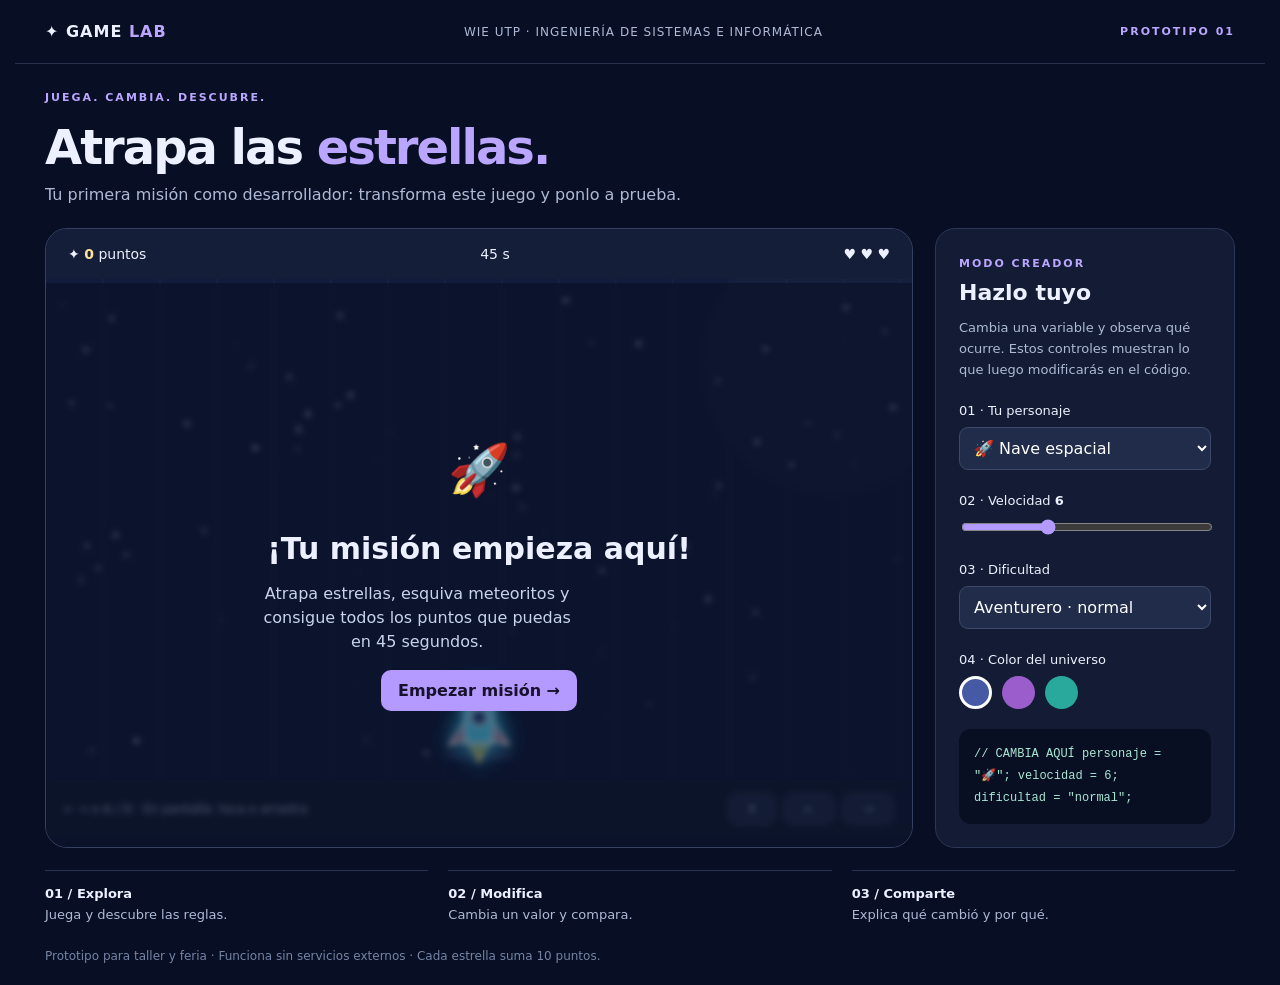
==== 01_Atrapa_Estrellas/index.html @ 4ff61158 "lanzamineto mision wie chincha" ====
<!doctype html><html lang="es"><meta charset="utf-8"><meta name="viewport" content="width=device-width,initial-scale=1"><title>Atrapa las estrellas · Game Lab</title><style>
*{box-sizing:border-box}body{margin:0;background:#080e23;color:#edf1ff;font-family:system-ui,sans-serif}header,main,footer{max-width:1250px;margin:auto;padding:22px 30px}header{display:flex;justify-content:space-between;align-items:center;border-bottom:1px solid #26304a}.brand{font-weight:800;letter-spacing:1px}.brand b{color:#bba6ff}.tag{font-size:12px;letter-spacing:1px;color:#aebad5}h1{font-size:clamp(30px,4vw,48px);margin:14px 0 10px;letter-spacing:-2px}h1 span{color:#bba6ff}.intro{color:#aebad5;margin:0 0 24px}.layout{display:grid;grid-template-columns:minmax(0,1fr) 300px;gap:22px}.game{border:1px solid #354162;border-radius:22px;overflow:hidden;background:#0e1833;position:relative}.hud{display:flex;justify-content:space-between;padding:17px 22px;background:#151e38;font-size:14px}.hud b{color:#ffe198}canvas{display:block;width:100%;aspect-ratio:760/440;touch-action:none}.overlay{position:absolute;inset:54px 0 0;display:flex;align-items:center;justify-content:center;text-align:center;background:#080e2388;backdrop-filter:blur(3px)}.overlay div{padding:22px}.overlay h2{font-size:30px;margin:10px}.overlay p{color:#c8d3ed;max-width:320px;line-height:1.5}button{cursor:pointer;font:inherit;color:inherit;border:1px solid #3c496a;background:#202d4a;border-radius:10px;padding:11px 17px}button:hover{filter:brightness(1.18)}button:focus-visible,input:focus-visible,select:focus-visible{outline:3px solid #ffe198;outline-offset:3px}.primary{background:#b49aff;color:#17112c;border:0;font-weight:800}.panel{background:#131c34;border:1px solid #2b3756;border-radius:20px;padding:23px}.eyebrow{font-size:11px;letter-spacing:2px;color:#bba6ff;font-weight:800}.panel h2{font-size:22px;margin:9px 0}.panel p{color:#aebad5;font-size:13px;line-height:1.6}label{display:block;font-size:13px;margin-top:23px;margin-bottom:9px}select{background:#202c49;color:white;border:1px solid #3c496a;border-radius:9px;padding:10px;width:100%;font:inherit}input[type=range]{width:100%;accent-color:#b49aff}.swatches{display:flex;gap:10px}.swatch{width:33px;height:33px;border-radius:50%;padding:0;border:3px solid transparent}.swatch[aria-pressed=true]{border-color:white}.help{display:flex;justify-content:space-between;align-items:center;padding:13px 18px;background:#121c34;color:#aebad5;font-size:12px;gap:8px}.arrows{display:flex;gap:7px}.arrows button{padding:8px 20px}.code{background:#080f23;padding:15px;border-radius:12px;font:12px/1.8 monospace;margin-top:20px;color:#a8e7d3}.bottom{display:flex;gap:20px;margin-top:22px}.bottom div{flex:1;border-top:1px solid #293450;padding-top:15px;color:#aebad5;font-size:13px}.bottom b{display:block;color:#edf1ff;margin-bottom:6px}footer{font-size:12px;color:#7584a5;padding-top:5px}.hidden{display:none!important}@media(max-width:850px){.layout{grid-template-columns:1fr}.panel{display:grid;grid-template-columns:1fr 1fr;gap:0 20px}.panel>header{display:contents}.code{grid-column:1/-1}main,header,footer{padding:18px}.tag{display:none}.bottom{gap:10px}.overlay h2{font-size:24px}.overlay p{font-size:13px}}@media(prefers-reduced-motion:reduce){*{scroll-behavior:auto}}
</style><header><div class="brand">✦ GAME <b>LAB</b></div><div class="tag">WIE UTP · INGENIERÍA DE SISTEMAS E INFORMÁTICA</div><span class="eyebrow">PROTOTIPO 01</span></header><main><span class="eyebrow">JUEGA. CAMBIA. DESCUBRE.</span><h1>Atrapa las <span>estrellas.</span></h1><p class="intro">Tu primera misión como desarrollador: transforma este juego y ponlo a prueba.</p><div class="layout"><section class="game" aria-label="Videojuego"><div class="hud"><span>✦ <b id="score">0</b> puntos</span><span id="time">45 s</span><span id="lives" aria-label="Vidas">♥ ♥ ♥</span></div><canvas id="board" width="760" height="440" aria-label="Usa flechas izquierda y derecha o A y D para atrapar estrellas y evitar meteoritos"></canvas><div class="overlay" id="overlay"><div><div style="font-size:50px" id="symbol">🚀</div><h2 id="message">¡Tu misión empieza aquí!</h2><p id="description">Atrapa estrellas, esquiva meteoritos y consigue todos los puntos que puedas en 45 segundos.</p><button class="primary" id="start">Empezar misión →</button></div></div><div class="help"><span>← → o A / D · En pantalla: toca o arrastra</span><div class="arrows"><button id="pause" aria-label="Pausar juego">Ⅱ</button><button id="left" aria-label="Mover izquierda">←</button><button id="right" aria-label="Mover derecha">→</button></div></div></section><aside class="panel"><div><span class="eyebrow">MODO CREADOR</span><h2>Hazlo tuyo</h2><p>Cambia una variable y observa qué ocurre. Estos controles muestran lo que luego modificarás en el código.</p></div><div><label for="character">01 · Tu personaje</label><select id="character"><option value="🚀">🚀 Nave espacial</option><option value="🛸">🛸 Platillo volador</option><option value="🤖">🤖 Robot explorador</option></select></div><div><label for="speed">02 · Velocidad <b id="speedValue">6</b></label><input type="range" id="speed" min="3" max="12" value="6"></div><div><label for="difficulty">03 · Dificultad</label><select id="difficulty"><option value="easy">Explorador · fácil</option><option value="normal" selected>Aventurero · normal</option><option value="hard">Experto · difícil</option></select></div><div><label>04 · Color del universo</label><div class="swatches"><button class="swatch" data-color="#111b3b" style="background:#4559a5" aria-label="Universo azul" aria-pressed="true"></button><button class="swatch" data-color="#2b1643" style="background:#9b5dcc" aria-label="Universo violeta" aria-pressed="false"></button><button class="swatch" data-color="#0c3237" style="background:#28a99b" aria-label="Universo verde" aria-pressed="false"></button></div></div><div class="code" id="code"></div></aside></div><div class="bottom"><div><b>01 / Explora</b>Juega y descubre las reglas.</div><div><b>02 / Modifica</b>Cambia un valor y compara.</div><div><b>03 / Comparte</b>Explica qué cambió y por qué.</div></div></main><footer>Prototipo para taller y feria · Funciona sin servicios externos · Cada estrella suma 10 puntos.</footer><script>
// PLANTILLA DEL TALLER: CAMBIA AQUÍ LOS VALORES INICIALES.
const CONFIG = {personaje:'🚀', velocidad:6, dificultad:'normal', fondo:'#111b3b', duracion:45};
const $=id=>document.getElementById(id),canvas=$('board'),ctx=canvas.getContext('2d');
let running=false,paused=false,score=0,lives=3,remaining=CONFIG.duracion,x=380,objects=[],particles=[],spawn=0,last=0,invincible=0;const keys=new Set();const stars=Array.from({length:75},()=>({x:Math.random()*760,y:Math.random()*440,r:Math.random()*1.8+.3}));
function code(){ $('code').textContent=`// CAMBIA AQUÍ\npersonaje = "${CONFIG.personaje}";\nvelocidad = ${CONFIG.velocidad};\ndificultad = "${CONFIG.dificultad}";`;}code();
function hud(){ $('score').textContent=score;$('time').textContent=Math.ceil(remaining)+' s';$('lives').textContent='♥ '.repeat(lives)+'♡ '.repeat(3-lives);}
function overlay(title,desc,button){$('overlay').classList.remove('hidden');$('message').textContent=title;$('description').textContent=desc;$('start').textContent=button;}
function finish(){running=false;paused=false;$('pause').textContent='Ⅱ';$('symbol').textContent=lives?'🏆':'🌌';overlay(lives?'¡Misión completada!':'¡Volvamos a intentarlo!',`Conseguiste ${score} puntos. Cambia una variable y descubre si puedes mejorar tu resultado.`,'Volver a jugar →');}
function start(){if(paused){paused=false;$('pause').textContent='Ⅱ';$('overlay').classList.add('hidden');return;}score=0;lives=3;remaining=CONFIG.duracion;x=380;objects=[];particles=[];spawn=0;invincible=0;running=true;hud();$('overlay').classList.add('hidden');}
$('start').onclick=start;function pause(){if(!running)return;paused=!paused;$('pause').textContent=paused?'▶':'Ⅱ';if(paused)overlay('Misión en pausa','Toma un respiro. Tu misión continúa cuando estés listo.','Continuar →');else $('overlay').classList.add('hidden');} $('pause').onclick=pause;
$('character').onchange=e=>{CONFIG.personaje=e.target.value;code();};$('speed').oninput=e=>{CONFIG.velocidad=+e.target.value;$('speedValue').textContent=e.target.value;code();};$('difficulty').onchange=e=>{CONFIG.dificultad=e.target.value;code();};document.querySelectorAll('.swatch').forEach(b=>b.onclick=()=>{CONFIG.fondo=b.dataset.color;document.querySelectorAll('.swatch').forEach(s=>s.setAttribute('aria-pressed',String(s===b)));});
window.addEventListener('keydown',e=>{if(['INPUT','SELECT','BUTTON'].includes(document.activeElement.tagName))return;if(['ArrowLeft','ArrowRight','a','d','A','D',' '].includes(e.key)){e.preventDefault();keys.add(e.key.toLowerCase());if(e.key===' ')pause();}});window.addEventListener('keyup',e=>keys.delete(e.key.toLowerCase()));window.addEventListener('blur',()=>{keys.clear();if(running&&!paused)pause();});
for(const [id,key] of [['left','ArrowLeft'],['right','ArrowRight']]){const b=$(id);b.onpointerdown=e=>{e.preventDefault();b.setPointerCapture(e.pointerId);keys.add(key);};b.onpointerup=b.onpointercancel=()=>keys.delete(key);}
function position(e){const rect=canvas.getBoundingClientRect();x=Math.max(25,Math.min(735,(e.clientX-rect.left)*760/rect.width));}canvas.onpointerdown=e=>{canvas.setPointerCapture(e.pointerId);position(e);};canvas.onpointermove=e=>{if(e.buttons)position(e);};
function polygon(points,fill,stroke='#ffffff'){ctx.beginPath();points.forEach(([a,b],i)=>i?ctx.lineTo(a,b):ctx.moveTo(a,b));ctx.closePath();ctx.fillStyle=fill;ctx.fill();ctx.strokeStyle=stroke;ctx.lineWidth=2;ctx.stroke();}
function star(px,py){ctx.save();ctx.translate(px,py);ctx.shadowColor='#ffce32';ctx.shadowBlur=20;polygon(Array.from({length:10},(_,i)=>{const a=-Math.PI/2+i*Math.PI/5,r=i%2?10:23;return [Math.cos(a)*r,Math.sin(a)*r];}),'#ffdc38','#fff4b3');ctx.shadowBlur=0;ctx.fillStyle='#fffbe5';ctx.beginPath();ctx.arc(-4,-6,3,0,7);ctx.fill();ctx.restore();}
function ship(px,py){ctx.save();ctx.translate(px,py);ctx.shadowColor='#39d5ff';ctx.shadowBlur=18;
if(CONFIG.personaje==='🚀'){polygon([[-10,22],[0,39],[10,22]],'#ffbf37','#ffed8d');polygon([[-12,2],[-26,24],[-9,20]],'#ff577e');polygon([[12,2],[26,24],[9,20]],'#ff577e');polygon([[0,-30],[-13,-7],[-12,23],[12,23],[13,-7]],'#63e0ff');polygon([[0,-30],[-9,-14],[9,-14]],'#ff577e');ctx.fillStyle='#163171';ctx.beginPath();ctx.arc(0,0,7,0,7);ctx.fill();ctx.strokeStyle='#fff';ctx.stroke();}
else if(CONFIG.personaje==='🛸'){ctx.fillStyle='#6af0d2';ctx.beginPath();ctx.ellipse(0,-5,17,17,0,Math.PI,0);ctx.fill();ctx.strokeStyle='#fff';ctx.stroke();ctx.fillStyle='#b69bff';ctx.beginPath();ctx.ellipse(0,8,31,12,0,0,7);ctx.fill();ctx.stroke();for(let j=-18;j<=18;j+=12){ctx.fillStyle='#ffe054';ctx.beginPath();ctx.arc(j,9,3,0,7);ctx.fill();}}
else{ctx.fillStyle='#5fe1f3';ctx.fillRect(-22,-19,44,40);ctx.strokeStyle='#fff';ctx.strokeRect(-22,-19,44,40);ctx.fillStyle='#23376d';ctx.fillRect(-16,-11,32,16);ctx.fillStyle='#ffe054';ctx.fillRect(-12,-7,6,7);ctx.fillRect(6,-7,6,7);ctx.fillStyle='#ff678b';ctx.fillRect(-9,12,18,4);ctx.fillRect(-31,-7,7,21);ctx.fillRect(24,-7,7,21);ctx.fillRect(-15,24,10,7);ctx.fillRect(5,24,10,7);ctx.fillRect(-2,-29,4,10);}
ctx.restore();}
function meteor(px,py){ctx.save();ctx.translate(px,py);ctx.shadowColor='#ff6d5e';ctx.shadowBlur=15;polygon([[-11,-13],[7,-19],[21,-5],[17,13],[0,20],[-20,7]],'#ff795b','#ffd8ad');ctx.shadowBlur=0;ctx.fillStyle='#a53838';for(const [a,b,r] of [[-5,-4,5],[8,7,4],[-8,10,3]]){ctx.beginPath();ctx.arc(a,b,r,0,7);ctx.fill();}ctx.restore();}
function draw(t){const dt=Math.min((t-last)/1000,.04)||0;last=t;ctx.fillStyle=CONFIG.fondo;ctx.fillRect(0,0,760,440);for(const s of stars){ctx.globalAlpha=.35+s.r/3;ctx.fillStyle='#dce6ff';ctx.beginPath();ctx.arc(s.x,s.y,s.r,0,Math.PI*2);ctx.fill();}ctx.globalAlpha=1;ctx.strokeStyle='#ffffff0c';for(let i=0;i<760;i+=50){ctx.beginPath();ctx.moveTo(i,0);ctx.lineTo(i,440);ctx.stroke();}ctx.fillStyle='#ffffff04';ctx.beginPath();ctx.arc(690,75,115,0,7);ctx.fill();
if(running&&!paused){remaining=Math.max(0,remaining-dt);invincible=Math.max(0,invincible-dt);let dir=(keys.has('ArrowRight')||keys.has('d')?1:0)-(keys.has('ArrowLeft')||keys.has('a')?1:0);x=Math.max(25,Math.min(735,x+dir*CONFIG.velocidad*65*dt));const level={easy:[.75,100,.18],normal:[.55,150,.3],hard:[.35,220,.43]}[CONFIG.dificultad];spawn-=dt;if(spawn<=0){objects.push({x:30+Math.random()*700,y:-25,bad:Math.random()<level[2],speed:level[1]*(.8+Math.random()*.6)});spawn=level[0];}
for(let i=objects.length-1;i>=0;i--){let o=objects[i];o.y+=o.speed*dt;if(Math.abs(o.x-x)<32&&Math.abs(o.y-385)<30){if(o.bad&&invincible>0){objects.splice(i,1);continue;}if(o.bad){lives--;invincible=1.2;}else score+=10;for(let j=0;j<10;j++)particles.push({x:o.x,y:o.y,vx:(Math.random()-.5)*180,vy:(Math.random()-.5)*180,life:.5,color:o.bad?'#ff8d9c':'#ffe198'});objects.splice(i,1);}else if(o.y>470)objects.splice(i,1);}hud();if(lives<=0||remaining<=0)finish();}
ctx.textAlign='center';ctx.textBaseline='middle';ctx.font='30px system-ui';for(const o of objects){if(o.bad)meteor(o.x,o.y);else star(o.x,o.y);}for(let i=particles.length-1;i>=0;i--){const p=particles[i];if(running&&!paused){p.life-=dt;p.x+=p.vx*dt;p.y+=p.vy*dt;}if(p.life<=0){particles.splice(i,1);continue;}ctx.globalAlpha=p.life*2;ctx.fillStyle=p.color;ctx.fillRect(p.x,p.y,4,4);}ctx.globalAlpha=1;ctx.fillStyle='#b49aff22';ctx.beginPath();ctx.ellipse(x,418,32,6,0,0,7);ctx.fill();ctx.font='42px system-ui';if(invincible<=0||Math.floor(t/90)%2===0)ship(x,385);requestAnimationFrame(draw);}hud();requestAnimationFrame(draw);
</script></html>
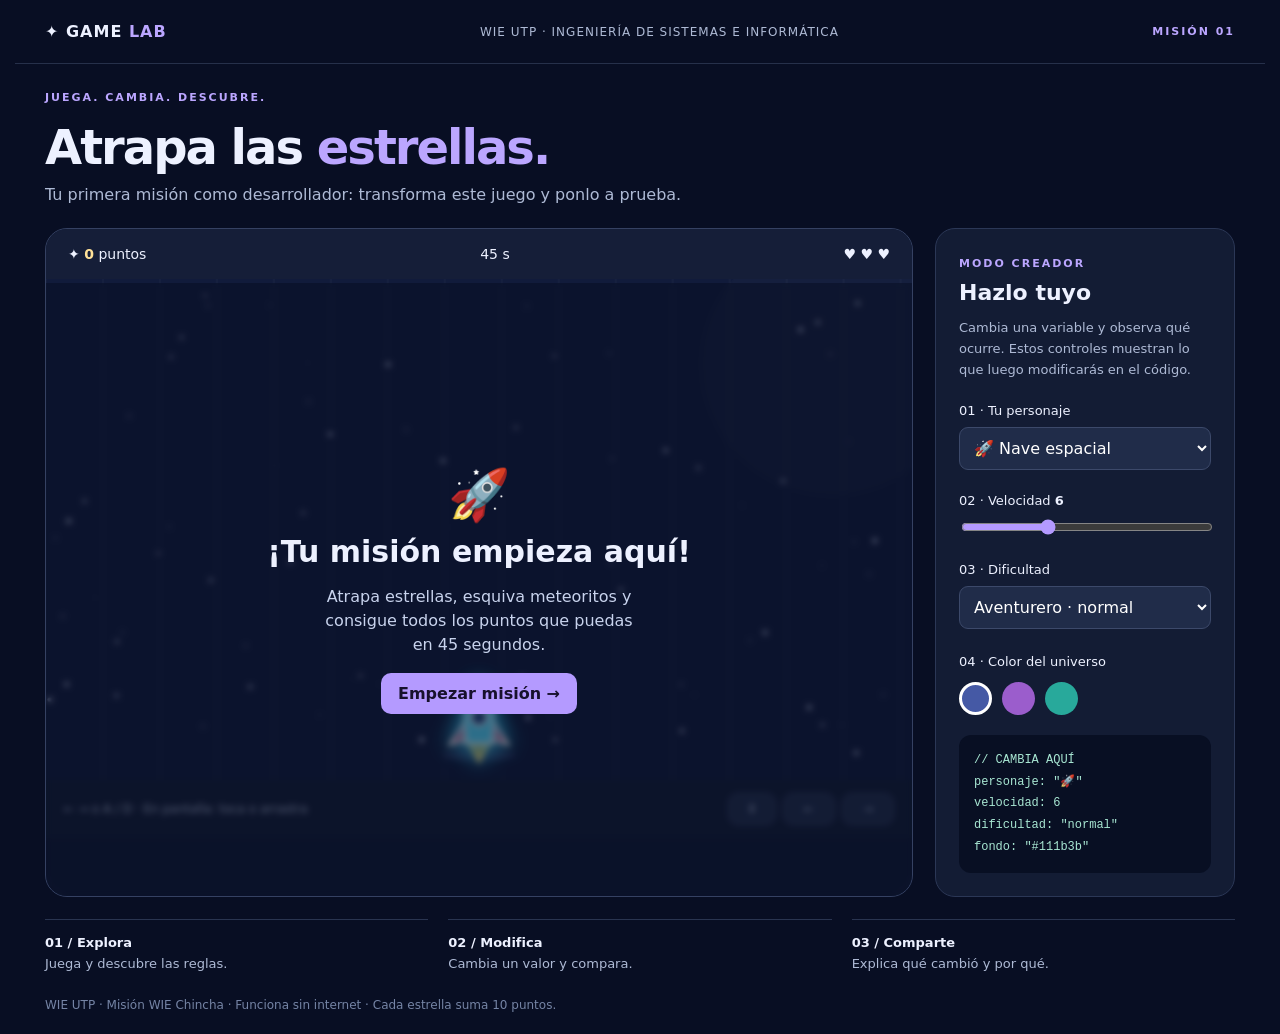
==== commit d87fd56b: "Separa el juego de estrellas en HTML, CSS y JavaScript" ====
--- a/01_Atrapa_Estrellas/index.html
+++ b/01_Atrapa_Estrellas/index.html
@@ -1,30 +1,264 @@
-<!doctype html><html lang="es"><meta charset="utf-8"><meta name="viewport" content="width=device-width,initial-scale=1"><title>Atrapa las estrellas · Game Lab</title><style>
-*{box-sizing:border-box}body{margin:0;background:#080e23;color:#edf1ff;font-family:system-ui,sans-serif}header,main,footer{max-width:1250px;margin:auto;padding:22px 30px}header{display:flex;justify-content:space-between;align-items:center;border-bottom:1px solid #26304a}.brand{font-weight:800;letter-spacing:1px}.brand b{color:#bba6ff}.tag{font-size:12px;letter-spacing:1px;color:#aebad5}h1{font-size:clamp(30px,4vw,48px);margin:14px 0 10px;letter-spacing:-2px}h1 span{color:#bba6ff}.intro{color:#aebad5;margin:0 0 24px}.layout{display:grid;grid-template-columns:minmax(0,1fr) 300px;gap:22px}.game{border:1px solid #354162;border-radius:22px;overflow:hidden;background:#0e1833;position:relative}.hud{display:flex;justify-content:space-between;padding:17px 22px;background:#151e38;font-size:14px}.hud b{color:#ffe198}canvas{display:block;width:100%;aspect-ratio:760/440;touch-action:none}.overlay{position:absolute;inset:54px 0 0;display:flex;align-items:center;justify-content:center;text-align:center;background:#080e2388;backdrop-filter:blur(3px)}.overlay div{padding:22px}.overlay h2{font-size:30px;margin:10px}.overlay p{color:#c8d3ed;max-width:320px;line-height:1.5}button{cursor:pointer;font:inherit;color:inherit;border:1px solid #3c496a;background:#202d4a;border-radius:10px;padding:11px 17px}button:hover{filter:brightness(1.18)}button:focus-visible,input:focus-visible,select:focus-visible{outline:3px solid #ffe198;outline-offset:3px}.primary{background:#b49aff;color:#17112c;border:0;font-weight:800}.panel{background:#131c34;border:1px solid #2b3756;border-radius:20px;padding:23px}.eyebrow{font-size:11px;letter-spacing:2px;color:#bba6ff;font-weight:800}.panel h2{font-size:22px;margin:9px 0}.panel p{color:#aebad5;font-size:13px;line-height:1.6}label{display:block;font-size:13px;margin-top:23px;margin-bottom:9px}select{background:#202c49;color:white;border:1px solid #3c496a;border-radius:9px;padding:10px;width:100%;font:inherit}input[type=range]{width:100%;accent-color:#b49aff}.swatches{display:flex;gap:10px}.swatch{width:33px;height:33px;border-radius:50%;padding:0;border:3px solid transparent}.swatch[aria-pressed=true]{border-color:white}.help{display:flex;justify-content:space-between;align-items:center;padding:13px 18px;background:#121c34;color:#aebad5;font-size:12px;gap:8px}.arrows{display:flex;gap:7px}.arrows button{padding:8px 20px}.code{background:#080f23;padding:15px;border-radius:12px;font:12px/1.8 monospace;margin-top:20px;color:#a8e7d3}.bottom{display:flex;gap:20px;margin-top:22px}.bottom div{flex:1;border-top:1px solid #293450;padding-top:15px;color:#aebad5;font-size:13px}.bottom b{display:block;color:#edf1ff;margin-bottom:6px}footer{font-size:12px;color:#7584a5;padding-top:5px}.hidden{display:none!important}@media(max-width:850px){.layout{grid-template-columns:1fr}.panel{display:grid;grid-template-columns:1fr 1fr;gap:0 20px}.panel>header{display:contents}.code{grid-column:1/-1}main,header,footer{padding:18px}.tag{display:none}.bottom{gap:10px}.overlay h2{font-size:24px}.overlay p{font-size:13px}}@media(prefers-reduced-motion:reduce){*{scroll-behavior:auto}}
-</style><header><div class="brand">✦ GAME <b>LAB</b></div><div class="tag">WIE UTP · INGENIERÍA DE SISTEMAS E INFORMÁTICA</div><span class="eyebrow">PROTOTIPO 01</span></header><main><span class="eyebrow">JUEGA. CAMBIA. DESCUBRE.</span><h1>Atrapa las <span>estrellas.</span></h1><p class="intro">Tu primera misión como desarrollador: transforma este juego y ponlo a prueba.</p><div class="layout"><section class="game" aria-label="Videojuego"><div class="hud"><span>✦ <b id="score">0</b> puntos</span><span id="time">45 s</span><span id="lives" aria-label="Vidas">♥ ♥ ♥</span></div><canvas id="board" width="760" height="440" aria-label="Usa flechas izquierda y derecha o A y D para atrapar estrellas y evitar meteoritos"></canvas><div class="overlay" id="overlay"><div><div style="font-size:50px" id="symbol">🚀</div><h2 id="message">¡Tu misión empieza aquí!</h2><p id="description">Atrapa estrellas, esquiva meteoritos y consigue todos los puntos que puedas en 45 segundos.</p><button class="primary" id="start">Empezar misión →</button></div></div><div class="help"><span>← → o A / D · En pantalla: toca o arrastra</span><div class="arrows"><button id="pause" aria-label="Pausar juego">Ⅱ</button><button id="left" aria-label="Mover izquierda">←</button><button id="right" aria-label="Mover derecha">→</button></div></div></section><aside class="panel"><div><span class="eyebrow">MODO CREADOR</span><h2>Hazlo tuyo</h2><p>Cambia una variable y observa qué ocurre. Estos controles muestran lo que luego modificarás en el código.</p></div><div><label for="character">01 · Tu personaje</label><select id="character"><option value="🚀">🚀 Nave espacial</option><option value="🛸">🛸 Platillo volador</option><option value="🤖">🤖 Robot explorador</option></select></div><div><label for="speed">02 · Velocidad <b id="speedValue">6</b></label><input type="range" id="speed" min="3" max="12" value="6"></div><div><label for="difficulty">03 · Dificultad</label><select id="difficulty"><option value="easy">Explorador · fácil</option><option value="normal" selected>Aventurero · normal</option><option value="hard">Experto · difícil</option></select></div><div><label>04 · Color del universo</label><div class="swatches"><button class="swatch" data-color="#111b3b" style="background:#4559a5" aria-label="Universo azul" aria-pressed="true"></button><button class="swatch" data-color="#2b1643" style="background:#9b5dcc" aria-label="Universo violeta" aria-pressed="false"></button><button class="swatch" data-color="#0c3237" style="background:#28a99b" aria-label="Universo verde" aria-pressed="false"></button></div></div><div class="code" id="code"></div></aside></div><div class="bottom"><div><b>01 / Explora</b>Juega y descubre las reglas.</div><div><b>02 / Modifica</b>Cambia un valor y compara.</div><div><b>03 / Comparte</b>Explica qué cambió y por qué.</div></div></main><footer>Prototipo para taller y feria · Funciona sin servicios externos · Cada estrella suma 10 puntos.</footer><script>
-// PLANTILLA DEL TALLER: CAMBIA AQUÍ LOS VALORES INICIALES.
-const CONFIG = {personaje:'🚀', velocidad:6, dificultad:'normal', fondo:'#111b3b', duracion:45};
-const $=id=>document.getElementById(id),canvas=$('board'),ctx=canvas.getContext('2d');
-let running=false,paused=false,score=0,lives=3,remaining=CONFIG.duracion,x=380,objects=[],particles=[],spawn=0,last=0,invincible=0;const keys=new Set();const stars=Array.from({length:75},()=>({x:Math.random()*760,y:Math.random()*440,r:Math.random()*1.8+.3}));
-function code(){ $('code').textContent=`// CAMBIA AQUÍ\npersonaje = "${CONFIG.personaje}";\nvelocidad = ${CONFIG.velocidad};\ndificultad = "${CONFIG.dificultad}";`;}code();
-function hud(){ $('score').textContent=score;$('time').textContent=Math.ceil(remaining)+' s';$('lives').textContent='♥ '.repeat(lives)+'♡ '.repeat(3-lives);}
-function overlay(title,desc,button){$('overlay').classList.remove('hidden');$('message').textContent=title;$('description').textContent=desc;$('start').textContent=button;}
-function finish(){running=false;paused=false;$('pause').textContent='Ⅱ';$('symbol').textContent=lives?'🏆':'🌌';overlay(lives?'¡Misión completada!':'¡Volvamos a intentarlo!',`Conseguiste ${score} puntos. Cambia una variable y descubre si puedes mejorar tu resultado.`,'Volver a jugar →');}
-function start(){if(paused){paused=false;$('pause').textContent='Ⅱ';$('overlay').classList.add('hidden');return;}score=0;lives=3;remaining=CONFIG.duracion;x=380;objects=[];particles=[];spawn=0;invincible=0;running=true;hud();$('overlay').classList.add('hidden');}
-$('start').onclick=start;function pause(){if(!running)return;paused=!paused;$('pause').textContent=paused?'▶':'Ⅱ';if(paused)overlay('Misión en pausa','Toma un respiro. Tu misión continúa cuando estés listo.','Continuar →');else $('overlay').classList.add('hidden');} $('pause').onclick=pause;
-$('character').onchange=e=>{CONFIG.personaje=e.target.value;code();};$('speed').oninput=e=>{CONFIG.velocidad=+e.target.value;$('speedValue').textContent=e.target.value;code();};$('difficulty').onchange=e=>{CONFIG.dificultad=e.target.value;code();};document.querySelectorAll('.swatch').forEach(b=>b.onclick=()=>{CONFIG.fondo=b.dataset.color;document.querySelectorAll('.swatch').forEach(s=>s.setAttribute('aria-pressed',String(s===b)));});
-window.addEventListener('keydown',e=>{if(['INPUT','SELECT','BUTTON'].includes(document.activeElement.tagName))return;if(['ArrowLeft','ArrowRight','a','d','A','D',' '].includes(e.key)){e.preventDefault();keys.add(e.key.toLowerCase());if(e.key===' ')pause();}});window.addEventListener('keyup',e=>keys.delete(e.key.toLowerCase()));window.addEventListener('blur',()=>{keys.clear();if(running&&!paused)pause();});
-for(const [id,key] of [['left','ArrowLeft'],['right','ArrowRight']]){const b=$(id);b.onpointerdown=e=>{e.preventDefault();b.setPointerCapture(e.pointerId);keys.add(key);};b.onpointerup=b.onpointercancel=()=>keys.delete(key);}
-function position(e){const rect=canvas.getBoundingClientRect();x=Math.max(25,Math.min(735,(e.clientX-rect.left)*760/rect.width));}canvas.onpointerdown=e=>{canvas.setPointerCapture(e.pointerId);position(e);};canvas.onpointermove=e=>{if(e.buttons)position(e);};
-function polygon(points,fill,stroke='#ffffff'){ctx.beginPath();points.forEach(([a,b],i)=>i?ctx.lineTo(a,b):ctx.moveTo(a,b));ctx.closePath();ctx.fillStyle=fill;ctx.fill();ctx.strokeStyle=stroke;ctx.lineWidth=2;ctx.stroke();}
-function star(px,py){ctx.save();ctx.translate(px,py);ctx.shadowColor='#ffce32';ctx.shadowBlur=20;polygon(Array.from({length:10},(_,i)=>{const a=-Math.PI/2+i*Math.PI/5,r=i%2?10:23;return [Math.cos(a)*r,Math.sin(a)*r];}),'#ffdc38','#fff4b3');ctx.shadowBlur=0;ctx.fillStyle='#fffbe5';ctx.beginPath();ctx.arc(-4,-6,3,0,7);ctx.fill();ctx.restore();}
-function ship(px,py){ctx.save();ctx.translate(px,py);ctx.shadowColor='#39d5ff';ctx.shadowBlur=18;
-if(CONFIG.personaje==='🚀'){polygon([[-10,22],[0,39],[10,22]],'#ffbf37','#ffed8d');polygon([[-12,2],[-26,24],[-9,20]],'#ff577e');polygon([[12,2],[26,24],[9,20]],'#ff577e');polygon([[0,-30],[-13,-7],[-12,23],[12,23],[13,-7]],'#63e0ff');polygon([[0,-30],[-9,-14],[9,-14]],'#ff577e');ctx.fillStyle='#163171';ctx.beginPath();ctx.arc(0,0,7,0,7);ctx.fill();ctx.strokeStyle='#fff';ctx.stroke();}
-else if(CONFIG.personaje==='🛸'){ctx.fillStyle='#6af0d2';ctx.beginPath();ctx.ellipse(0,-5,17,17,0,Math.PI,0);ctx.fill();ctx.strokeStyle='#fff';ctx.stroke();ctx.fillStyle='#b69bff';ctx.beginPath();ctx.ellipse(0,8,31,12,0,0,7);ctx.fill();ctx.stroke();for(let j=-18;j<=18;j+=12){ctx.fillStyle='#ffe054';ctx.beginPath();ctx.arc(j,9,3,0,7);ctx.fill();}}
-else{ctx.fillStyle='#5fe1f3';ctx.fillRect(-22,-19,44,40);ctx.strokeStyle='#fff';ctx.strokeRect(-22,-19,44,40);ctx.fillStyle='#23376d';ctx.fillRect(-16,-11,32,16);ctx.fillStyle='#ffe054';ctx.fillRect(-12,-7,6,7);ctx.fillRect(6,-7,6,7);ctx.fillStyle='#ff678b';ctx.fillRect(-9,12,18,4);ctx.fillRect(-31,-7,7,21);ctx.fillRect(24,-7,7,21);ctx.fillRect(-15,24,10,7);ctx.fillRect(5,24,10,7);ctx.fillRect(-2,-29,4,10);}
-ctx.restore();}
-function meteor(px,py){ctx.save();ctx.translate(px,py);ctx.shadowColor='#ff6d5e';ctx.shadowBlur=15;polygon([[-11,-13],[7,-19],[21,-5],[17,13],[0,20],[-20,7]],'#ff795b','#ffd8ad');ctx.shadowBlur=0;ctx.fillStyle='#a53838';for(const [a,b,r] of [[-5,-4,5],[8,7,4],[-8,10,3]]){ctx.beginPath();ctx.arc(a,b,r,0,7);ctx.fill();}ctx.restore();}
-function draw(t){const dt=Math.min((t-last)/1000,.04)||0;last=t;ctx.fillStyle=CONFIG.fondo;ctx.fillRect(0,0,760,440);for(const s of stars){ctx.globalAlpha=.35+s.r/3;ctx.fillStyle='#dce6ff';ctx.beginPath();ctx.arc(s.x,s.y,s.r,0,Math.PI*2);ctx.fill();}ctx.globalAlpha=1;ctx.strokeStyle='#ffffff0c';for(let i=0;i<760;i+=50){ctx.beginPath();ctx.moveTo(i,0);ctx.lineTo(i,440);ctx.stroke();}ctx.fillStyle='#ffffff04';ctx.beginPath();ctx.arc(690,75,115,0,7);ctx.fill();
-if(running&&!paused){remaining=Math.max(0,remaining-dt);invincible=Math.max(0,invincible-dt);let dir=(keys.has('ArrowRight')||keys.has('d')?1:0)-(keys.has('ArrowLeft')||keys.has('a')?1:0);x=Math.max(25,Math.min(735,x+dir*CONFIG.velocidad*65*dt));const level={easy:[.75,100,.18],normal:[.55,150,.3],hard:[.35,220,.43]}[CONFIG.dificultad];spawn-=dt;if(spawn<=0){objects.push({x:30+Math.random()*700,y:-25,bad:Math.random()<level[2],speed:level[1]*(.8+Math.random()*.6)});spawn=level[0];}
-for(let i=objects.length-1;i>=0;i--){let o=objects[i];o.y+=o.speed*dt;if(Math.abs(o.x-x)<32&&Math.abs(o.y-385)<30){if(o.bad&&invincible>0){objects.splice(i,1);continue;}if(o.bad){lives--;invincible=1.2;}else score+=10;for(let j=0;j<10;j++)particles.push({x:o.x,y:o.y,vx:(Math.random()-.5)*180,vy:(Math.random()-.5)*180,life:.5,color:o.bad?'#ff8d9c':'#ffe198'});objects.splice(i,1);}else if(o.y>470)objects.splice(i,1);}hud();if(lives<=0||remaining<=0)finish();}
-ctx.textAlign='center';ctx.textBaseline='middle';ctx.font='30px system-ui';for(const o of objects){if(o.bad)meteor(o.x,o.y);else star(o.x,o.y);}for(let i=particles.length-1;i>=0;i--){const p=particles[i];if(running&&!paused){p.life-=dt;p.x+=p.vx*dt;p.y+=p.vy*dt;}if(p.life<=0){particles.splice(i,1);continue;}ctx.globalAlpha=p.life*2;ctx.fillStyle=p.color;ctx.fillRect(p.x,p.y,4,4);}ctx.globalAlpha=1;ctx.fillStyle='#b49aff22';ctx.beginPath();ctx.ellipse(x,418,32,6,0,0,7);ctx.fill();ctx.font='42px system-ui';if(invincible<=0||Math.floor(t/90)%2===0)ship(x,385);requestAnimationFrame(draw);}hud();requestAnimationFrame(draw);
-</script></html>
+<!DOCTYPE html>
+<html lang="es">
+  <head>
+    <meta charset="UTF-8">
+
+    <meta
+      name="viewport"
+      content="width=device-width, initial-scale=1"
+    >
+
+    <title>Atrapa las estrellas · Misión WIE Chincha</title>
+
+    <!-- Apariencia del juego -->
+    <link rel="stylesheet" href="estilos.css">
+
+    <!-- Lógica del juego -->
+    <script src="juego.js" defer></script>
+  </head>
+
+  <body>
+    <header>
+      <div class="brand">
+        ✦ GAME <b>LAB</b>
+      </div>
+
+      <div class="tag">
+        WIE UTP · INGENIERÍA DE SISTEMAS E INFORMÁTICA
+      </div>
+
+      <span class="eyebrow">
+        MISIÓN 01
+      </span>
+    </header>
+
+    <main>
+      <span class="eyebrow">
+        JUEGA. CAMBIA. DESCUBRE.
+      </span>
+
+      <h1>
+        Atrapa las <span>estrellas.</span>
+      </h1>
+
+      <p class="intro">
+        Tu primera misión como desarrollador:
+        transforma este juego y ponlo a prueba.
+      </p>
+
+      <div class="layout">
+        <!-- Área principal del videojuego -->
+        <section class="game" aria-label="Videojuego">
+          <div class="hud">
+            <span>
+              ✦ <b id="score">0</b> puntos
+            </span>
+
+            <span id="time">
+              45 s
+            </span>
+
+            <span id="lives" aria-label="Vidas">
+              ♥ ♥ ♥
+            </span>
+          </div>
+
+          <!-- JavaScript dibuja aquí la nave y los objetos -->
+          <canvas
+            id="board"
+            width="760"
+            height="440"
+            aria-label="Atrapa estrellas y evita meteoritos"
+          >
+            Tu navegador necesita soporte para canvas.
+          </canvas>
+
+          <!-- Mensaje de inicio, pausa y final -->
+          <div class="overlay" id="overlay">
+            <div class="overlay-content">
+              <div class="symbol" id="symbol">
+                🚀
+              </div>
+
+              <h2 id="message">
+                ¡Tu misión empieza aquí!
+              </h2>
+
+              <p id="description">
+                Atrapa estrellas, esquiva meteoritos y consigue
+                todos los puntos que puedas en 45 segundos.
+              </p>
+
+              <button class="primary" id="start" type="button">
+                Empezar misión →
+              </button>
+            </div>
+          </div>
+
+          <!-- Controles del juego -->
+          <div class="help">
+            <span>
+              ← → o A / D · En pantalla: toca o arrastra
+            </span>
+
+            <div class="arrows">
+              <button
+                id="pause"
+                type="button"
+                aria-label="Pausar juego"
+              >
+                Ⅱ
+              </button>
+
+              <button
+                id="left"
+                type="button"
+                aria-label="Mover izquierda"
+              >
+                ←
+              </button>
+
+              <button
+                id="right"
+                type="button"
+                aria-label="Mover derecha"
+              >
+                →
+              </button>
+            </div>
+          </div>
+        </section>
+
+        <!-- Panel para experimentar con las variables -->
+        <aside class="panel">
+          <div>
+            <span class="eyebrow">
+              MODO CREADOR
+            </span>
+
+            <h2>
+              Hazlo tuyo
+            </h2>
+
+            <p>
+              Cambia una variable y observa qué ocurre.
+              Estos controles muestran lo que luego
+              modificarás en el código.
+            </p>
+          </div>
+
+          <div>
+            <label for="character">
+              01 · Tu personaje
+            </label>
+
+            <select id="character">
+              <option value="🚀">
+                🚀 Nave espacial
+              </option>
+
+              <option value="🛸">
+                🛸 Platillo volador
+              </option>
+
+              <option value="🤖">
+                🤖 Robot explorador
+              </option>
+            </select>
+          </div>
+
+          <div>
+            <label for="speed">
+              02 · Velocidad
+              <b id="speedValue">6</b>
+            </label>
+
+            <input
+              id="speed"
+              type="range"
+              min="3"
+              max="12"
+              value="6"
+            >
+          </div>
+
+          <div>
+            <label for="difficulty">
+              03 · Dificultad
+            </label>
+
+            <select id="difficulty">
+              <option value="easy">
+                Explorador · fácil
+              </option>
+
+              <option value="normal" selected>
+                Aventurero · normal
+              </option>
+
+              <option value="hard">
+                Experto · difícil
+              </option>
+            </select>
+          </div>
+
+          <div>
+            <p class="control-label">
+              04 · Color del universo
+            </p>
+
+            <div class="swatches">
+              <button
+                class="swatch swatch-blue"
+                type="button"
+                data-color="#111b3b"
+                aria-label="Universo azul"
+                aria-pressed="true"
+              ></button>
+
+              <button
+                class="swatch swatch-purple"
+                type="button"
+                data-color="#2b1643"
+                aria-label="Universo violeta"
+                aria-pressed="false"
+              ></button>
+
+              <button
+                class="swatch swatch-green"
+                type="button"
+                data-color="#0c3237"
+                aria-label="Universo verde"
+                aria-pressed="false"
+              ></button>
+            </div>
+          </div>
+
+          <pre class="code" id="code"></pre>
+        </aside>
+      </div>
+
+      <div class="bottom">
+        <div>
+          <b>01 / Explora</b>
+          Juega y descubre las reglas.
+        </div>
+
+        <div>
+          <b>02 / Modifica</b>
+          Cambia un valor y compara.
+        </div>
+
+        <div>
+          <b>03 / Comparte</b>
+          Explica qué cambió y por qué.
+        </div>
+      </div>
+    </main>
+
+    <footer>
+      WIE UTP · Misión WIE Chincha ·
+      Funciona sin internet · Cada estrella suma 10 puntos.
+    </footer>
+  </body>
+</html>
--- a/01_Atrapa_Estrellas/estilos.css
+++ b/01_Atrapa_Estrellas/estilos.css
@@ -0,0 +1,384 @@
+/* ==========================================================
+   ESTILOS GENERALES
+   ========================================================== */
+
+* {
+  box-sizing: border-box;
+}
+
+body {
+  margin: 0;
+  background: #080e23;
+  color: #edf1ff;
+  font-family: system-ui, sans-serif;
+}
+
+header,
+main,
+footer {
+  max-width: 1250px;
+  margin: auto;
+  padding: 22px 30px;
+}
+
+/* ==========================================================
+   ENCABEZADO
+   ========================================================== */
+
+header {
+  display: flex;
+  justify-content: space-between;
+  align-items: center;
+  gap: 16px;
+  border-bottom: 1px solid #26304a;
+}
+
+.brand {
+  font-weight: 800;
+  letter-spacing: 1px;
+}
+
+.brand b {
+  color: #bba6ff;
+}
+
+.tag {
+  font-size: 12px;
+  letter-spacing: 1px;
+  color: #aebad5;
+}
+
+.eyebrow {
+  font-size: 11px;
+  letter-spacing: 2px;
+  color: #bba6ff;
+  font-weight: 800;
+}
+
+h1 {
+  font-size: clamp(30px, 4vw, 48px);
+  margin: 14px 0 10px;
+  letter-spacing: -2px;
+}
+
+h1 span {
+  color: #bba6ff;
+}
+
+.intro {
+  color: #aebad5;
+  margin: 0 0 24px;
+}
+
+/* ==========================================================
+   DISTRIBUCIÓN DEL JUEGO Y DEL PANEL
+   ========================================================== */
+
+.layout {
+  display: grid;
+  grid-template-columns: minmax(0, 1fr) 300px;
+  gap: 22px;
+}
+
+.game {
+  position: relative;
+  overflow: hidden;
+  background: #0e1833;
+  border: 1px solid #354162;
+  border-radius: 22px;
+}
+
+/* ==========================================================
+   MARCADORES Y LIENZO
+   ========================================================== */
+
+.hud {
+  display: flex;
+  justify-content: space-between;
+  gap: 12px;
+  padding: 17px 22px;
+  background: #151e38;
+  font-size: 14px;
+}
+
+.hud b {
+  color: #ffe198;
+}
+
+canvas {
+  display: block;
+  width: 100%;
+  aspect-ratio: 760 / 440;
+  touch-action: none;
+}
+
+/* ==========================================================
+   MENSAJES DE INICIO, PAUSA Y FINAL
+   ========================================================== */
+
+.overlay {
+  position: absolute;
+  inset: 54px 0 0;
+  display: flex;
+  align-items: center;
+  justify-content: center;
+  text-align: center;
+  background: #080e2388;
+  backdrop-filter: blur(3px);
+}
+
+.overlay-content {
+  padding: 22px;
+}
+
+.symbol {
+  font-size: 50px;
+}
+
+.overlay h2 {
+  font-size: 30px;
+  margin: 10px;
+}
+
+.overlay p {
+  max-width: 320px;
+  margin: 16px auto;
+  color: #c8d3ed;
+  line-height: 1.5;
+}
+
+.hidden {
+  display: none !important;
+}
+
+/* ==========================================================
+   BOTONES Y CONTROLES
+   ========================================================== */
+
+button {
+  cursor: pointer;
+  font: inherit;
+  color: inherit;
+  border: 1px solid #3c496a;
+  background: #202d4a;
+  border-radius: 10px;
+  padding: 11px 17px;
+}
+
+button:hover {
+  filter: brightness(1.18);
+}
+
+button:focus-visible,
+input:focus-visible,
+select:focus-visible {
+  outline: 3px solid #ffe198;
+  outline-offset: 3px;
+}
+
+.primary {
+  background: #b49aff;
+  color: #17112c;
+  border: 0;
+  font-weight: 800;
+}
+
+.help {
+  display: flex;
+  justify-content: space-between;
+  align-items: center;
+  gap: 8px;
+  padding: 13px 18px;
+  background: #121c34;
+  color: #aebad5;
+  font-size: 12px;
+}
+
+.arrows {
+  display: flex;
+  gap: 7px;
+}
+
+.arrows button {
+  padding: 8px 20px;
+  touch-action: none;
+}
+
+/* ==========================================================
+   PANEL DEL MODO CREADOR
+   ========================================================== */
+
+.panel {
+  background: #131c34;
+  border: 1px solid #2b3756;
+  border-radius: 20px;
+  padding: 23px;
+}
+
+.panel h2 {
+  font-size: 22px;
+  margin: 9px 0;
+}
+
+.panel p {
+  color: #aebad5;
+  font-size: 13px;
+  line-height: 1.6;
+}
+
+label,
+.panel .control-label {
+  display: block;
+  color: #edf1ff;
+  font-size: 13px;
+  margin-top: 23px;
+  margin-bottom: 9px;
+}
+
+select {
+  width: 100%;
+  background: #202c49;
+  color: white;
+  border: 1px solid #3c496a;
+  border-radius: 9px;
+  padding: 10px;
+  font: inherit;
+}
+
+input[type="range"] {
+  width: 100%;
+  accent-color: #b49aff;
+}
+
+.swatches {
+  display: flex;
+  gap: 10px;
+}
+
+.swatch {
+  width: 33px;
+  height: 33px;
+  border-radius: 50%;
+  padding: 0;
+  border: 3px solid transparent;
+}
+
+.swatch-blue {
+  background: #4559a5;
+}
+
+.swatch-purple {
+  background: #9b5dcc;
+}
+
+.swatch-green {
+  background: #28a99b;
+}
+
+.swatch[aria-pressed="true"] {
+  border-color: white;
+}
+
+.code {
+  background: #080f23;
+  padding: 15px;
+  border-radius: 12px;
+  font: 12px / 1.8 monospace;
+  margin-top: 20px;
+  margin-bottom: 0;
+  color: #a8e7d3;
+  white-space: pre-wrap;
+  overflow-wrap: anywhere;
+}
+
+/* ==========================================================
+   INSTRUCCIONES INFERIORES
+   ========================================================== */
+
+.bottom {
+  display: flex;
+  gap: 20px;
+  margin-top: 22px;
+}
+
+.bottom div {
+  flex: 1;
+  border-top: 1px solid #293450;
+  padding-top: 15px;
+  color: #aebad5;
+  font-size: 13px;
+}
+
+.bottom b {
+  display: block;
+  color: #edf1ff;
+  margin-bottom: 6px;
+}
+
+footer {
+  font-size: 12px;
+  color: #7584a5;
+  padding-top: 5px;
+}
+
+/* ==========================================================
+   ADAPTACIÓN A TABLETAS Y CELULARES
+   ========================================================== */
+
+@media (max-width: 850px) {
+  .layout {
+    grid-template-columns: 1fr;
+  }
+
+  .panel {
+    display: grid;
+    grid-template-columns: 1fr 1fr;
+    gap: 0 20px;
+  }
+
+  .code {
+    grid-column: 1 / -1;
+  }
+
+  main,
+  header,
+  footer {
+    padding: 18px;
+  }
+
+  .tag {
+    display: none;
+  }
+
+  .bottom {
+    gap: 10px;
+  }
+
+  .overlay h2 {
+    font-size: 24px;
+  }
+
+  .overlay p {
+    font-size: 13px;
+  }
+}
+
+@media (max-width: 540px) {
+  .panel {
+    grid-template-columns: 1fr;
+  }
+
+  .help {
+    flex-wrap: wrap;
+  }
+
+  .bottom {
+    flex-direction: column;
+  }
+}
+
+@media (prefers-reduced-motion: reduce) {
+  * {
+    scroll-behavior: auto;
+  }
+}
